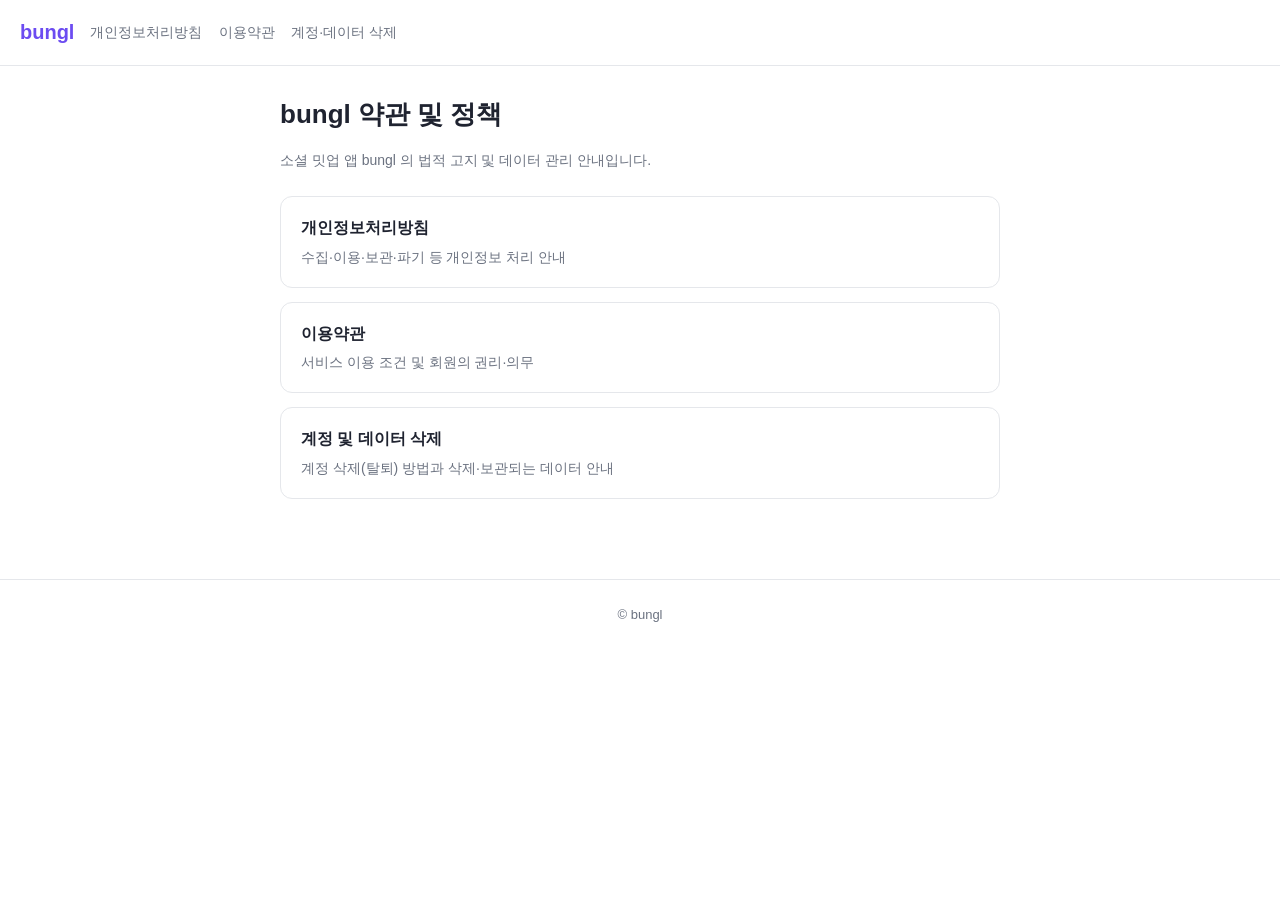
==== index.html @ 07d6a0d9 "feat: bungl 약관/개인정보처리방침/계정삭제 안내 페이지 GitHub Pages 정적 사이트. privacy/terms 는 마크다운(단일 소스) + marked.js 렌더," ====
<!doctype html>
<html lang="ko">
<head>
  <meta charset="utf-8" />
  <meta name="viewport" content="width=device-width, initial-scale=1" />
  <title>bungl — 약관 및 정책</title>
  <link rel="stylesheet" href="styles.css" />
</head>
<body>
  <header class="site">
    <a class="brand" href="./">bungl</a>
    <nav>
      <a href="privacy.html">개인정보처리방침</a>
      <a href="terms.html">이용약관</a>
      <a href="account-deletion.html">계정·데이터 삭제</a>
    </nav>
  </header>
  <main>
    <h1>bungl 약관 및 정책</h1>
    <p class="muted">소셜 밋업 앱 bungl 의 법적 고지 및 데이터 관리 안내입니다.</p>
    <div class="cards">
      <a class="card" href="privacy.html">
        <div class="t">개인정보처리방침</div>
        <div class="d">수집·이용·보관·파기 등 개인정보 처리 안내</div>
      </a>
      <a class="card" href="terms.html">
        <div class="t">이용약관</div>
        <div class="d">서비스 이용 조건 및 회원의 권리·의무</div>
      </a>
      <a class="card" href="account-deletion.html">
        <div class="t">계정 및 데이터 삭제</div>
        <div class="d">계정 삭제(탈퇴) 방법과 삭제·보관되는 데이터 안내</div>
      </a>
    </div>
  </main>
  <footer class="site">© bungl</footer>
</body>
</html>
---- styles.css ----
:root {
  --fg: #1f2330;
  --muted: #6b7280;
  --bg: #ffffff;
  --accent: #6c4cf1;
  --border: #e5e7eb;
  --code-bg: #f3f4f6;
}
* { box-sizing: border-box; }
html { -webkit-text-size-adjust: 100%; }
body {
  margin: 0;
  font-family: -apple-system, BlinkMacSystemFont, "Apple SD Gothic Neo",
    "Malgun Gothic", "Segoe UI", Roboto, sans-serif;
  color: var(--fg);
  background: var(--bg);
  line-height: 1.65;
}
header.site {
  border-bottom: 1px solid var(--border);
  padding: 16px 20px;
  display: flex;
  align-items: center;
  gap: 16px;
  flex-wrap: wrap;
}
header.site .brand {
  font-weight: 800;
  font-size: 20px;
  color: var(--accent);
  text-decoration: none;
}
header.site nav a {
  color: var(--muted);
  text-decoration: none;
  font-size: 14px;
  margin-right: 12px;
}
header.site nav a:hover { color: var(--fg); }
main {
  max-width: 760px;
  margin: 0 auto;
  padding: 32px 20px 80px;
}
main h1 { font-size: 26px; line-height: 1.3; margin-top: 0; }
main h2 { font-size: 20px; margin-top: 2em; border-top: 1px solid var(--border); padding-top: 1.2em; }
main h3 { font-size: 16px; }
main a { color: var(--accent); }
main code { background: var(--code-bg); padding: 1px 5px; border-radius: 4px; font-size: 0.9em; }
main table { border-collapse: collapse; width: 100%; margin: 1em 0; font-size: 0.95em; }
main th, main td { border: 1px solid var(--border); padding: 8px 10px; text-align: left; }
main th { background: var(--code-bg); }
.muted { color: var(--muted); font-size: 14px; }
.note {
  background: #f6f4ff;
  border: 1px solid #e0d8ff;
  border-radius: 10px;
  padding: 14px 16px;
  margin: 20px 0;
  font-size: 14.5px;
}
footer.site {
  border-top: 1px solid var(--border);
  padding: 24px 20px;
  color: var(--muted);
  font-size: 13px;
  text-align: center;
}
.cards { display: grid; gap: 14px; margin-top: 24px; }
.card {
  display: block;
  border: 1px solid var(--border);
  border-radius: 12px;
  padding: 18px 20px;
  text-decoration: none;
  color: var(--fg);
  transition: border-color .15s, transform .15s;
}
.card:hover { border-color: var(--accent); transform: translateY(-1px); }
.card .t { font-weight: 700; font-size: 16px; }
.card .d { color: var(--muted); font-size: 14px; margin-top: 4px; }
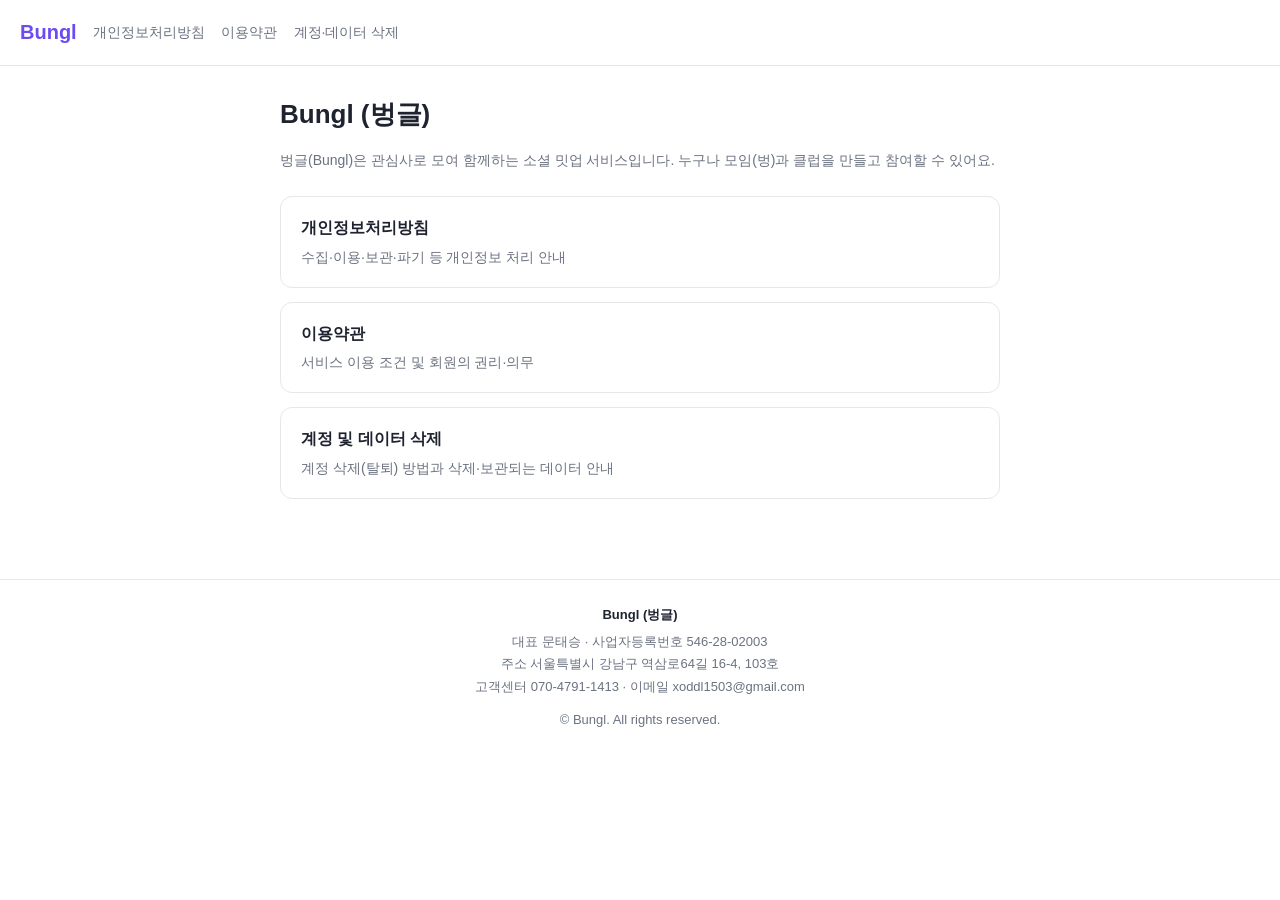
==== commit c323dbb6: "feat: 전 페이지에 사업자정보 푸터 추가 + index 회사 소개 보강 상호 벙글(Bungl)/대표 문태승/사업자번호 546-28-02003/고객센터/이메일/주소를 앱 사업자정" ====
--- a/index.html
+++ b/index.html
@@ -3,12 +3,12 @@
 <head>
   <meta charset="utf-8" />
   <meta name="viewport" content="width=device-width, initial-scale=1" />
-  <title>bungl — 약관 및 정책</title>
+  <title>Bungl — 약관 및 정책</title>
   <link rel="stylesheet" href="styles.css" />
 </head>
 <body>
   <header class="site">
-    <a class="brand" href="./">bungl</a>
+    <a class="brand" href="./">Bungl</a>
     <nav>
       <a href="privacy.html">개인정보처리방침</a>
       <a href="terms.html">이용약관</a>
@@ -16,8 +16,11 @@
     </nav>
   </header>
   <main>
-    <h1>bungl 약관 및 정책</h1>
-    <p class="muted">소셜 밋업 앱 bungl 의 법적 고지 및 데이터 관리 안내입니다.</p>
+    <h1>Bungl (벙글)</h1>
+    <p class="muted">
+      벙글(Bungl)은 관심사로 모여 함께하는 소셜 밋업 서비스입니다.
+      누구나 모임(벙)과 클럽을 만들고 참여할 수 있어요.
+    </p>
     <div class="cards">
       <a class="card" href="privacy.html">
         <div class="t">개인정보처리방침</div>
@@ -33,6 +36,14 @@
       </a>
     </div>
   </main>
-  <footer class="site">© bungl</footer>
+  <footer class="site">
+    <div class="biz">
+      <div class="biz-name">Bungl (벙글)</div>
+      <div>대표 문태승 · 사업자등록번호 546-28-02003</div>
+      <div>주소 서울특별시 강남구 역삼로64길 16-4, 103호</div>
+      <div>고객센터 070-4791-1413 · 이메일 <a href="mailto:xoddl1503@gmail.com">xoddl1503@gmail.com</a></div>
+    </div>
+    <div class="copy">© Bungl. All rights reserved.</div>
+  </footer>
 </body>
 </html>
--- a/styles.css
+++ b/styles.css
@@ -66,6 +66,10 @@
   font-size: 13px;
   text-align: center;
 }
+footer.site .biz { line-height: 1.75; }
+footer.site .biz-name { font-weight: 700; color: var(--fg); margin-bottom: 4px; }
+footer.site .biz a { color: inherit; text-decoration: none; }
+footer.site .copy { margin-top: 10px; }
 .cards { display: grid; gap: 14px; margin-top: 24px; }
 .card {
   display: block;
